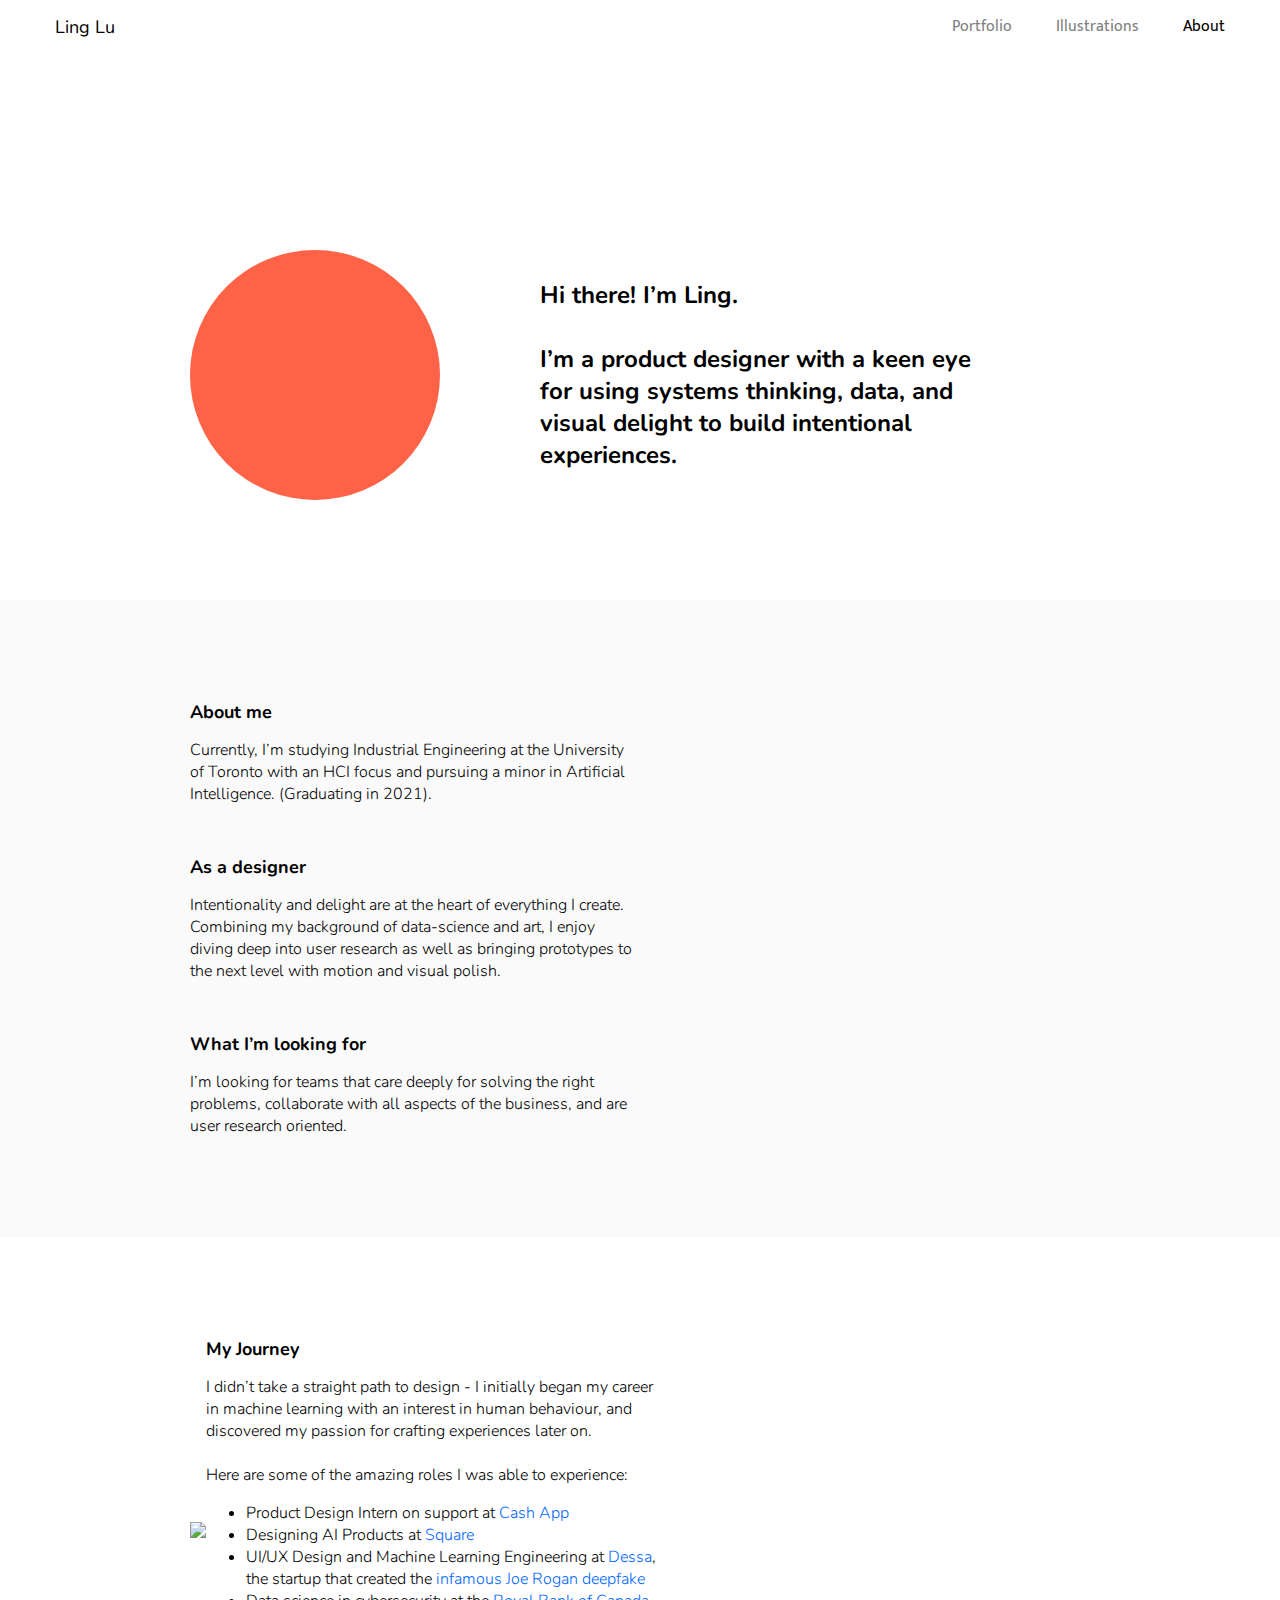
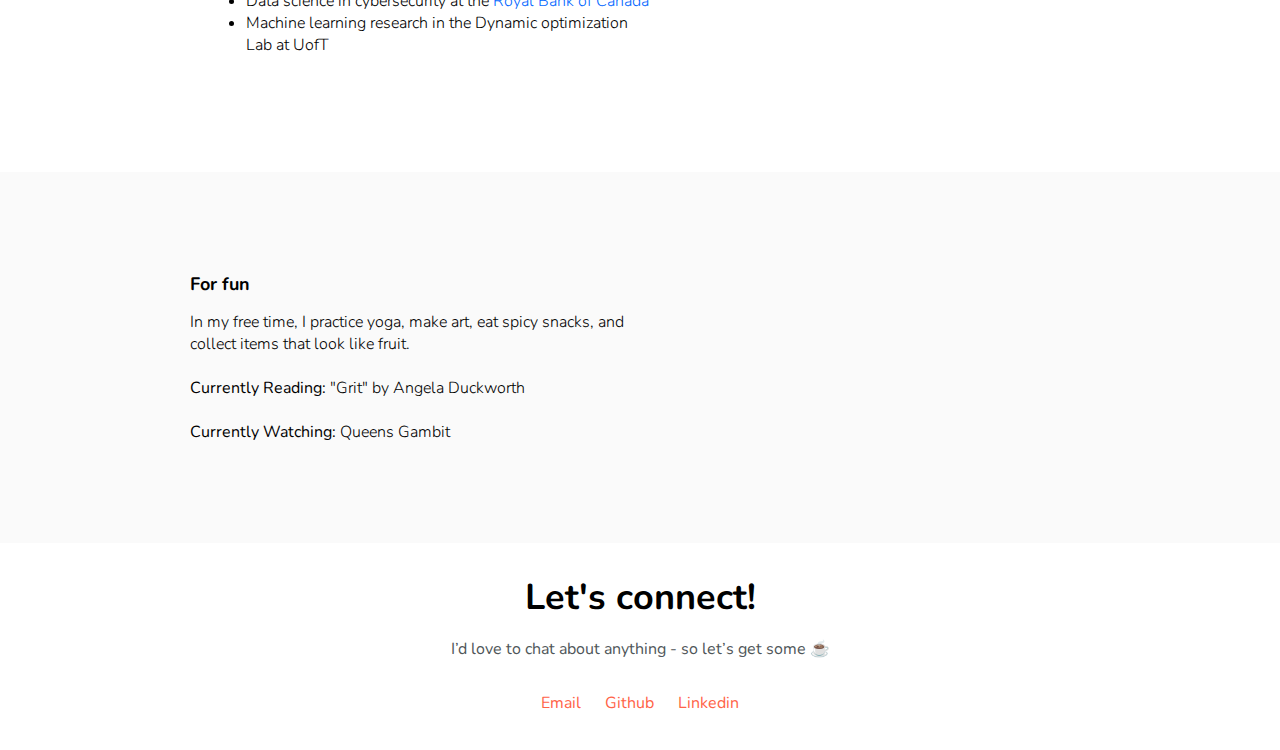
==== about.html @ ddfabff9 "fix about" ====
<!DOCTYPE html>
<html>
<head>
	<title>About</title>
	<link rel="stylesheet" type="text/css" href="about.css">
	<meta name="viewport" content="width=device-width, initial-scale=1.0">
	<link href="https://fonts.googleapis.com/css2?family=Nunito+Sans:wght@300;400;700;900&family=Nunito:wght@200;300;400;600;700;900&display=swap" rel="stylesheet">
	
	<link href="https://fonts.googleapis.com/css?family=Mukta:200,300,400,500,600,700,800&display=swap" rel="stylesheet">
</head>
<body>
	
	<ul id='topnav'>
		<div class='margin'>
			<a href='index.html'id ='navtitle'>Ling Lu</a>
			<div id='toplinks'>
				<a href="index.html"  >Portfolio</a>
				<!-- <a href="">Resume</a> -->
				<a href="illustrations.html">Illustrations</a>
				<a href="#" id='active_link'>About</a>
			</div>

		</div>
	</ul>

			
		<div id='aboutTop' class='aboutMargin'>
			<div class="img circle"><div id='selfpic'></div></div>
			<p id='abouttext'>
				Hi there! I’m Ling. <br><br>
				I’m a product designer with a keen eye for using systems thinking, data, 
				and visual delight to build intentional experiences.
			</p>

		</div>
		<div class='lightgrey'>
			<div class="aboutMargin">
				<div class="aboutBlock">
					<div class="blockTitle">About me</div>
					<div class="blockBody">Currently, I’m studying Industrial Engineering at the University of 
						Toronto with an HCI focus and pursuing a minor in Artificial Intelligence. (Graduating in 2021).</div>
				</div>
				<div class="aboutBlock">
					<div class="blockTitle">As a designer</div>
					<div class="blockBody">Intentionality and delight are at the heart of everything I create. 
						Combining my background of data-science and art, I enjoy diving deep into
						user research as well as bringing prototypes to the next level with motion and visual polish.</div>
				</div>
				<div class="aboutBlock">
					<div class="blockTitle">What I’m looking for</div>
					<div class="blockBody">I’m looking for teams that care deeply for solving the right problems, 
						collaborate with all aspects of the business, and are user research oriented. </div>
				</div>
			</div> 
		</div>
		<div class="aboutMargin ">
			<div class="split">
				<img id="about_journey" src="pics/general/journey.png"></img>
				<div class="aboutBlock">
					<div class="blockTitle">My Journey</div>
					<div class="blockBody">I didn’t take a straight path to design - I initially began my career in machine learning with an interest in human behaviour, and discovered my passion for crafting experiences later on. 
						<br><br>
						Here are some of the amazing roles I was able to experience:
					<ul>
						<li>Product Design Intern on support at <a href="#">Cash App</a></li>
						<li>Designing AI Products at <a href="#">Square</a></li>
						<li>UI/UX Design and Machine Learning Engineering at <a href='#'>Dessa</a>, 
							the startup that created the <a href='#'>infamous Joe Rogan deepfake</a></li>
						<li>Data science in cybersecurity at the <a href='#'>Royal Bank of Canada</a></li>
						<li>Machine learning research in the Dynamic optimization Lab at UofT</li>
						
					</ul></div>
				</div>
			</div>			
		</div>
		<div class="lightgrey">

			<div class="aboutMargin">
				<div class="aboutBlock">
					<div class="blockTitle">For fun</div>
					<div class="blockBody">In my free time, I practice yoga, make art,
						 eat spicy snacks, and collect items that look like fruit.
						</div>
						<div class="blockBody"><br><strong>Currently Reading:</strong> "Grit" by Angela Duckworth</div>
						<div class="blockBody"><br><strong>Currently Watching:</strong> Queens Gambit</div>

				</div>

			</div>
		</div>

		<div class="footer">
			<div class="footer_content">
				<h2>Let's connect!</h2>
				<p>I’d love to chat about anything - so let’s get some ☕</p>
				<ul class="footer_links">
					
					<a href="mailto:ling.lu916@gmail.com" class="footer_link">Email</a>
					<a href="https://github.com/linglu66" class="footer_link">Github</a>

					<a href="https://www.linkedin.com/in/ling-l-b4982288/" class="footer_link">Linkedin</a>

				</ul>
			</div>
		</div>

</body>
</html>
---- about.css ----
*{
	font-family: 'Nunito','Mukta',"Segoe UI",sans-serif;
    transition: all 0.5s ease;
    -webkit-font-smoothing: antialiased;
	text-rendering: optimizeLegibility;
}

:root {
  --darkgrey: #4F5659;
  --lightgrey:  #f5f5f585;
  --linkblue: rgb(0, 102, 255);
}

.lightgrey{
	background-color: var(--lightgrey);
	width:100vw;
}
a{
	text-decoration-style: none;
}
@keyframes fadein {
    from {
        opacity:0;
    }
    to {
        opacity:1;
    }
}

body{
	margin: 0px;
	padding-top: 0px;
  	margin-left: 100px;
	margin-right: 100px;
	/* max-width: 1170px; */
	margin-left: auto;
	margin-right: auto;

	/* display:flex; */
	/* flex-direction: column; */
	/* align-items: center; */
}

/*big chunks*/
.footer{

	width: 100%;
	display:flex;
	justify-content: center;
}
.footer_content{
	display: flex;
	flex-direction: column;
	align-items: center;
	margin-bottom: 20px;
}
.footer_links{
	list-style: none;
	/* background-color: darkgrey; */
	padding: 0px;
}
.footer_content h2{
	margin-bottom: 0px;
}
.footer_links a{
	padding-right: 10px;
	padding-left: 10px;
	color: tomato;
}
.footer_links a:hover{
	color: rgb(74, 199, 178);
	

}

#about_journey{
	max-width: 500px;
}
#topchunk{
	justify-content: space-between;
	padding-top: 150px;
	display: flex;
	flex-direction: row;
	/* flex-direction: column; */
	/* border:1px solid red; */
	margin-bottom: 80px;
	/* height:500px; */
}


#workchunk{
	/* background-color: blue; */

	margin-top: 10vh;
	margin-bottom: 20vh;
	margin-left: -15px;
	margin-right: -15px;
	padding: 0px;
	/* # opacity: 0;

    # animation: 0.5s ease-out fadein;
    # animation-delay: 3s; */
	animation-fill-mode: forwards;
}


#work,.worksection{

	display: flex;
	flex-direction: row;
	flex-wrap: wrap;
	max-width: 1200px;

}
.worksection{
	flex-direction: column;
	/* margin-left:-15px; */
	/* max-width: 1000px; */
	margin-left:-5px;
	margin-right:15px;
	
	margin-top:100px;


}

.workrow{
	display:flex;
	flex-direction: row;
	flex-wrap: wrap;
	/* margin-left:15px;
	margin-right: 15px; */
}

.casestudy{
	
	background-color: white;
	border: 2px solid rgb(236, 236, 236);

	/*margin-right: 20px;*/
	margin-left: 15px;
	margin-right: 15px;
	margin-bottom: 30px;

	/* width: 100%; */
	height: 350px;
	flex-grow:1;

	border-radius: 10px;
	overflow: hidden;

    animation: none;
    transition: all 0.3s;
    transition-timing-function: ease-in-out;
	display: flex;

    position: relative;
}
.top_padding{
	padding-top: 150px;
}
.thick{
	font-family: "Nunito";
	font-weight: 600;
}
.no_margin{
	margin-left: 0;
	margin-right: 0;
}
.currentlyWorkingOn{
	
	/* width:700px; */
	/* border:1px solid red; */
	display:flex;
	flex-direction: column;
	/* justify-content: flex-end; */
	/* align-items: flex-end; */
	
}

.currentlyWorkingOn .container{
	z-index: 5;
	/* width:400px; */
	display:flex;
	/* flex-direction: column; */
	border-radius: 5px;
	padding:5px;

	/* border: 2px solid #2097F6; */
	/* -webkit-box-shadow: 10px 10px 0px 0px rgba(69,125,237,1); */
/* -moz-box-shadow: 10px 10px 0px 0px rgba(69,125,237,1); */
/* box-shadow: 10px 10px 0px 0px rgba(69,125,237,1); */
}

.workingOn{
	color: var(--darkgrey);
	width: auto;
	/* text-decoration:underline; */
	background-color: #d6dee4;
	/* border: 2px solid #2097F6; */
	/* box-shadow: #02a5db; */
	margin-right: 30px;
	/* margin-left: 15px; */
	padding:10px 15px;
	border-radius: 5px;
	margin-bottom: 5px;
}
.workingOn:hover{
	background-color: #E7F4FF;
 

}
.tooltip {
	/* min-width: 30px; */
    display:inline-block;
	position:relative;
	/* color:white; */
   
}

.tooltip .right {
    /* min-width:200px;  */
    /* top:200%; */
    /* right:100%; */
    /* margin-right:40px; */
	transform:translate(0, -80%);
	

	top:40px;
    /* left:50%; */
    /* transform:translate(-50%, 0); */


    padding:10px 20px;
    color:white;
    background-color:#2097F6;
    font-weight:normal;
    font-size:15px;
    border-radius:8px;
    position:absolute;
    z-index:10;
    box-sizing:border-box;
	opacity: 0;
	transition: all 300ms ease-in-out;
	
}

.tooltip:hover .right {
	/* top:60% */
	/* transition: ease-in-out; */
	
	transform:translate(0%, -50%);
	/* opacity: 1; */
}

.spread{
	height:80vh;
	/* padding-top:100px; */
	/* background-color: tomato; */
	display: flex;
	flex-direction: column;
	justify-content: space-between;
}
#maincasestudies{
}
.workcard{
	/* display: inline-block; */
	overflow: hidden;
	width: 280px;
	min-width: 80px;
	height: 550px;
	border-radius: 10px;
	border: 2px solid rgb(236, 236, 236);
	background-color: white;
	flex-grow:1;
	flex-shrink: 1;
	margin-left: 20px;
	margin-bottom: 40px;
	max-width: 33%;
}
.casetext{
	min-width: 30%;
	padding: 30px;
	padding-left:50px;
	color: var(--darkgrey);
	display: flex;
	flex-direction: column;
	justify-content: center;
	/* background-color: tomato; */
	/* margin:30px; */
	border-radius: 10px;
}

p.casebody{
	font-weight: 200;
}
.workcard:hover, .casestudy:hover{
	transition-duration: 300ms;
	/* -webkit-transform: translateY(-8px); */
	/* transform: translateY(-8px); */
	/* transform: scale(1.05); */
	box-shadow:0px 10px 3px #f0f0f0;
}

.casestudy:hover .homeimg{
	height:110%;


}
.workcard:hover .cardimgcontainer{
	height: 340px;

}
.crop{
	overflow: hidden;
}
.homeimgcontainer{
	width: 100%;
	/* height: 300px; */
	overflow: hidden;
	display:flex;
	align-items: center;
	justify-content: center;
	overflow: hidden;

}

.cardimgcontainer{
	width: 100%;
	height: 300px;
	overflow: hidden;
	display:flex;
	align-items: center;
	justify-content: center;
}

.cardimg, .homeimgcontainer{
	/* width: 100%; */
	height: 100%;
	/* max-width:100%; */
	/* max-height:100%; */
	/* height: auto; */
} 
.fullh{
	height: 100%;
	width: 100%;
}
.fullw{
	width: 100%;
	height: auto;
}
.titleblock {
	display:block;
	margin-left: 20px;
	margin-bottom: 15px;
		/* margin-left:15px;
	margin-right: 15px; */
}

.titletext{	
	
	width: 100%;
	display: block;
	margin-right: 15px;
	font-size: 30px;
	margin-bottom: 0px;

}



/*images*/

#header_illustration{
	width:50%;
	max-height: 400px;

}
.padding{
	padding: 30px;

}

.hidden{
	visibility: hidden;
}
.image{
	/*border: 1px solid red;*/
	/*border:1px solid lightgrey;*/
	box-shadow:13px 15px 23px #E0E0E0;
	margin-top: 30px;
	margin-bottom: 20px;

	width: 100%;
}

.homeimg{
	/* width: 100%; */
	height:100%;
	background-size: 100% auto;
	/*height: 400px;*/


}


.cardtitle{
	font-weight: 700;
}

.footer_content p{
	color: var(--darkgrey);
}
.cardtext{
	margin: 40px;
	color: var(--darkgrey);
	height: 50%;
}
.casetext h3{
	margin-bottom: 20px;
}
h3.cardtitle{
	font-size: 24px;
	line-height: 30px;
	/* line-height: 0px; */
	/* padding: 0px; */
	margin:0px;
	/* height:30%; */
	/* display: block; */
	/* background-color: red; */
	float: bottom;
	
}


/*fonts*/

h2.titletext{
	font-weight: 300;

	color:rgb(65, 65, 65);
}

#toplinks #active_link{
	color: black;
}
h1{
	margin-bottom: 0px;
}
h2{
	opacity: 1;
	font-weight: 700;
	font-size: 36px;
	/* # animation: 1s ease-out fadein; */

}
h3.cardtitle{
	margin-top: 0px;
}
p.descript{
	font-weight: 200;
}
p.cardsubtitle{
	font-size:14px;
	font-weight: 400;
	color: grey;
	margin:0px;
	padding-bottom: 10px;
}

li p{
	font-weight: 200;
}

.grid_label{
	margin-bottom: 0px;
	padding-bottom: 0px;

	/*border: 1px solid green;*/
}


#topbody{
	font-size: 24px;
	font-weight: 300;

	line-height: 30px;
	width:60%;

	/*opacity: 0;*/

    /*animation: 0.5s ease-out fadein;*/
    /*animation-delay: 1s;*/
	animation-fill-mode: forwards;
}

#topsmbody{
	color: var(--darkgrey);
	font-weight: 300;

	font-size: 18px;
	line-height: 25px;

	/* # opacity: 0;

    # animation: 0.5s ease-out fadein;
    # animation-delay: 3s; */
	animation-fill-mode: forwards;
}
.overlay_sub{
	color: white;
	font-size:16px;
	font-weight: 300;
	margin: 0px;
}

.topgrey{
	color: var(--darkgrey);
}

.subtitle{
	font-weight: 300;

	font-size: 18px;
	line-height: 25px;
}


#navtitle{
	/*flex-grow: 1;*/
	font-size: 18px;
	text-decoration: none;
	color: black;
}
#toplinks{
	font-size: 16px;
	margin: 0px;
	padding: 0px;

}
#toplinks a{
	margin-left: 40px;
    text-decoration: none;
    font-family: "Mukta";
	color: grey;
    transition: color 0.2s ease-in-out;


}
#toplinks a:hover{
	color: black;

}

.caption{
	width: 100%;
	text-align: center;
	font-style: italic;
}
/*textboxes*/
#toptext{
	/* margin-top: 150px; */
	width: 48%;
	/*margin-left: 15px;*/
	/* background-color: tomato; */
	display: flex;
	flex-direction: column;
	justify-content: center;
	
}

/*navbar*/

#navlist{
	display: flex;
	flex-direction: row;
	padding: 0px;
	margin-left: 15px;
	/*border-bottom: 1px solid black;*/
	/*width: 33vw;*/
}

#navlist li{
	transition: 0.2s ease-in-out;
	padding-left: 25px;
	padding: 10px 25px 10px;
	padding-right: 25px;
	/*padding-right: 25px;*/
	list-style: none;
	border-radius: 5px;
	margin-right: 10px;

	color: grey;

	display: inline;

}

#navlist li:hover{
	cursor: pointer;
	background-color: rgba(231, 234, 240, 0.5);
	color: black;
}



#navlist .navsel.active{
	background-color: #E7EAF0;
	color: black;

}

.center_text{
	/*width: 800px;*/
	font-weight: 200;
	font-size: 20px;
	text-align: left;
	/*border: 1px solid green;*/
}

.text{
	font-weight: 200;
	font-size: 18px;
	text-align: left;

}
.list{
	width: 100%;
}
.left_text{
	display: flex;
	flex-direction: column;
	align-content: flex-start;
	width:100%;
}
/*top navbar*/
#topnav{
	position: fixed;
	top: -18px;
	left: 0px;
	z-index: 100;
	padding:0px;
	flex-grow: 1;
	width:100%;
	padding-top: 15px;
    padding-bottom:20px;
    font-family: 'Mukta';


	background-color: white;

}
.margin{
	/*margin-left: 100px;*/
	/*margin-right: 100px;*/
	margin-left: auto;
	margin-right: auto;
	max-width: 1170px;
	

	
	display: flex;
	flex-direction: row;
	align-items: center;
	justify-content: space-between;

}

.illustrations{
	display:flex;
	flex-wrap: wrap;
	height:auto;
	margin-right: -15px;
	padding-bottom: 80px;
	

}
.illustration_holder{
	min-width: 300px;
	overflow: hidden;
	flex-grow: 1;
	margin-right: 15px;
	margin-bottom: 15px;
	width:30%;
	height:350px;
	border-radius: 20px;
	background-color: #2097F6;
}

/*workchunks*/
.workitem{
	height: 300px;
	width: 35%;
	background-color: blue;

	/*margin-right: 20px;*/
	margin-left: 15px;
	margin-right: 15px;
	margin-bottom: 30px;

	width: 60%;
	height: 350px;
	flex-grow:1;

	/*margin-bottom: 20px;*/
	border-radius: 10px;

    animation: none;
    transition: all 0.3s;
    transition-timing-function: ease-in-out;
	display: block;

    position: relative;
}

.workitem:hover {


     -webkit-transform: scale(1.01);
        -ms-transform: scale(1.01);
        transform: scale(1.01);
	/*background-color: blue;*/
}

.overlay {
  position: absolute;
  top: 0;
  bottom: 0;
  left: 0;
  right: 0;
  height: 100%;
  width: 100%;
  opacity: 0;
  transition: .5s ease;
  background-color: rgba(44, 124, 244, 0.9);
  border-radius: 10px;
  display: flex;
  flex-direction: column;
  align-items: center;
}



.workitem:hover .overlay {
  opacity: 1;
}

.aboutBlock{
    
	width:50%;
	margin-bottom: 50px;
}

.blockTitle{
    margin-bottom: 15px;
    font-size:18px;
	font-weight: 700;

}
.blockBody{
	font-weight: 300;
}
.aboutMargin{
    padding-top:100px;
	max-width: 900px;
	margin-left: auto;
    margin-right: auto;
    padding-bottom: 50px;
	/* border: 1px solid green; */

}
#aboutTop{
    margin-top: 150px;
    margin-bottom: 50px;
	/*height: 300px;*/
	display: flex;
	flex-direction: row;
	/* justify-content: space-between; */
	/* align-content: center; */
	align-items: center;
	font-weight: 600;
}

.circle{
	border-radius: 100%;
	background-color: tomato;
	height:250px;
	width:250px;
	overflow: hidden;
	/* border:1px solid green; */
}
#selfpic{
	background-image: url('pics/myself.jpg') ;
	background-size: auto 100%;
	background-position: center center;
	width: 250px;
	height: 300px;
	border-radius: 100px;
	



}
.split{
    display: flex;
    flex-direction: row;
    align-items: center;
}
#abouttext{
	margin-left: 100px;
	width: 50%;
	font-size: 24px;
	font-weight:700;
}
/*workchunk details*/
.tag{
	border-radius: 50px;
	background-color: green;
	width: auto;
	padding: 10px 20px;
	margin: 15px;
	display: inline-block;
	position: absolute;
	bottom:0px;
	left: 0px;
	font-weight: 200;


}

.title{
	color: white;
    font-weight: 600;
    font-size: 20px;
    margin: 0;

}
.overlay_text{
	padding: 10px 15px;
	margin: auto;
	display:flex;
	flex-direction: column;
	align-items: center;
	justify-content: center;


}
.workitem:hover ~ .title{

}
@media only screen and (max-width: 1200px) {

	.workitem{
		width: 40%;

	}

	#topbody{
		width: 100%;
	}

	body{
		margin-left: 50px;
		margin-right:50px;
	}
	.margin{
		margin-left: 50px;
		margin-right: 50px;
	}
	.center_blurb, .after_image{
		padding-left: 100px;
		padding-right: 100px;
	}

}

a{
	color: var(--linkblue);
	text-decoration: none;
}

.block{
	display: flex;
}
.shrink{
	width: 80%;
	margin-left: 100px;
}
.wide_tchart{
	display: flex;
	flex-direction: row;
	justify-content: space-between;
	font-weight: 200;
	font-size: 16px;
}
.wide_tchart div{
	width: 45%;
}
.img_row_block{
	width: 100%;
	margin:auto;
	/* background-color: orange; */
	/* position: absolute; */
	justify-content: space-around;
	/* left: 0px; */
	display: flex;
	flex-direction: row;
}
.img_row_block img{
	width: 230px;
	border: 2px solid grey;
}


.fade-in-section {
	opacity: 0;
	transform: translateY(20vh);
	visibility: hidden;
	transition: opacity 0.6s ease-out, transform 1.2s ease-out;
	will-change: opacity, visibility;
	}
	.fade-in-section.is-visible {
	opacity: 1;
	transform: none;
	visibility: visible;
	}




@media only screen and (max-width: 902px) {
	#topchunk{
		width: auto;
		/* margin-right: 15px; */
		/* margin-left: ; */
		flex-direction: column;
		justify-content: flex-start;
		align-items: flex-start;
	
	}
	.currentlyWorkingOn{
		
		/* border: 1px solid red; */
		width:auto;
		justify-content: flex-start;
		align-items: flex-start;
		/* margin-right: 15px; */
	}
	#foodora.row_img{
		background-size: 50%;
	}

	.mlworkimage{
		height: 150px;
		width: 150px;
		min-width: 150px;
		min-height: 150px;
	}
	.workitem{
		width: 80%;
		height: 250px;
	}
	#topbody{
		width: 100%;
	}
	#toptext{
		width: 100%;
	}
	#navlist{
		justify-content: space-between;
	}
	#navlist li{
		width: 33vw;
		text-align: center;
	}


	.row_img#face2face{
		background-size: 50%;
	}

	.center_blurb.row{
		padding-left: 0px;
		padding-right: 0px;
		margin-right: 0px;
	}

	.center_blurb{
		padding-left: 20px;
		padding-right: 20px;
	}

}

@media only screen and (max-width: 750px) {
	#motion, #motion.row_img{
		background-size: 50%;

	}

}
@media only screen and (max-width: 480px) {
	#motion{
		background-size: 70%;

	}
	#about{
		margin-top: 120px;
		display: flex;
		flex-direction: column;
		height: auto;

	}
	#selfpic{
		height: 300px;
		width: 100%;
		background-repeat: no-repeat;
		background-size: 100%;
		background-position: center;
	}
	#abouttext{
		margin-left: 0px;
		margin-right: 0px;
		width: 100%;
		margin-top: 50px;
	}
	.worksection{
		margin-top: 80px;
	}
	.mlsubtitle{
		font-size:20px;
	}
	.row.center_blurb{
		padding-top: 40px;
		padding-bottom: 40px;
	}
	.after_img{
		margin-top: 250px;
	}
	.row_img{
		height: 250px;
	}
	.row.title_row{
		margin-top: 100px;
	}
	.quote{
		font-size: 22px;
	}
	#topnav{
		height: 20px;
	}
	.mltext{
		margin-left: 0px;
		margin-bottom: 20px;
	}
	.mlworkitem{
		flex-direction: column-reverse;
		margin-bottom: 40px;
	}
	.mlworkimage:hover{
		width: 200px;
	}
	#face2face.row_img {
    background-size: 100%;}
	#face2face.mlworkimage, .mlworkimage#faketrump{
		height: 100px;
		width: 100%;
		background-size: 40%;
	}
	html{
		margin: 0px;
		margin-right: 0px;
		padding: 0px;
		/*width: 100vw;*/
	}
	body, .margin{
		margin-left: 20px;
		margin-right:20px;

	}
	.workitem{
		height: 200px;
	}
	.after_img ul{
		display: flex;
		flex-direction: column;
		/*margin-bottom: 300px;*/
	}

	.after_img li{
		width: 100%;
	}

	.after_img li h3{
		margin-bottom: 0px;
	}
	.comparison_block{
		/*background-color: blue;*/
		width: 100%;
	}
	.comparison_block ul{
		display: flex;
		flex-direction: column;
		/*background-color: red;*/
	}

	.comparison_block li{
		width: 100%;

	}

	#workchunk{

	}

}
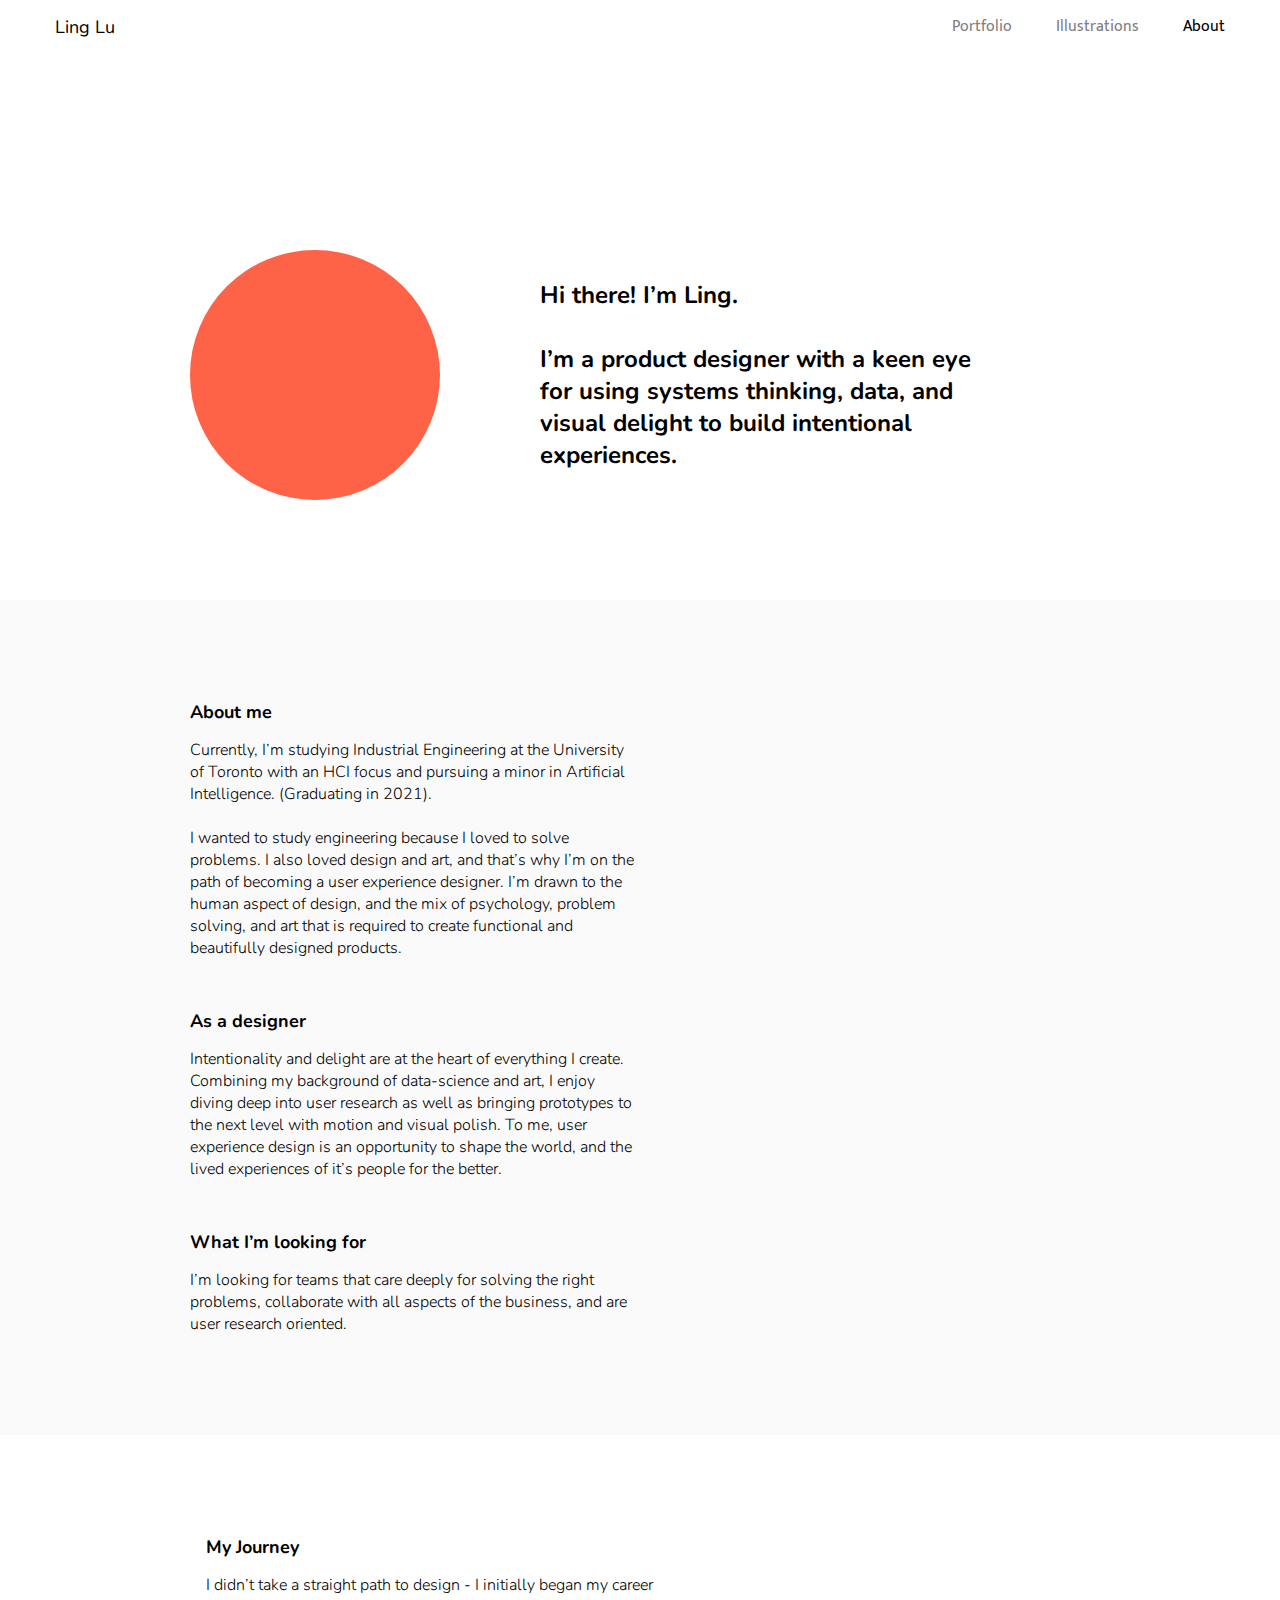
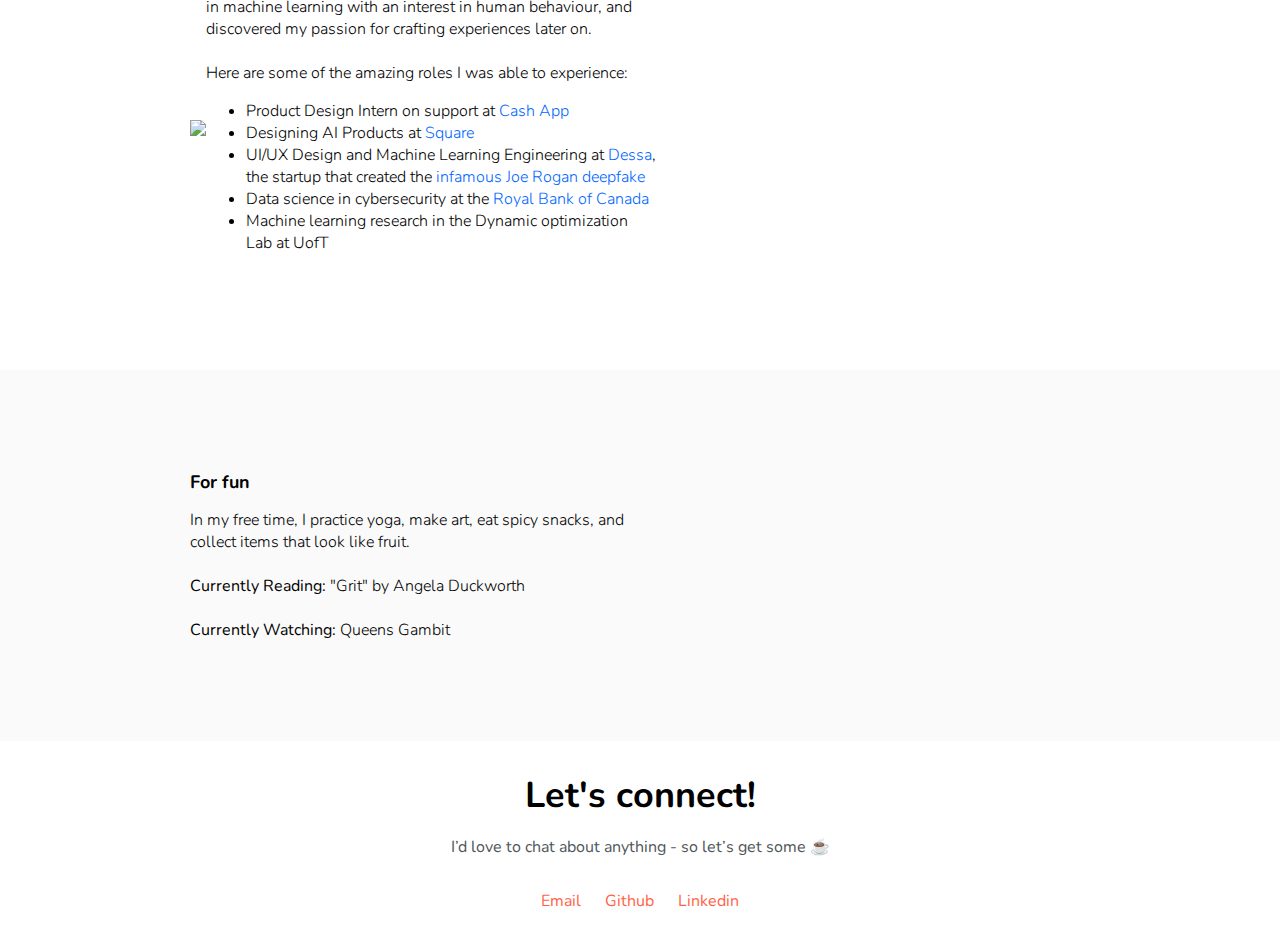
==== commit 4b55bb92: "patient monitoring" ====
--- a/about.html
+++ b/about.html
@@ -38,19 +38,26 @@
 				<div class="aboutBlock">
 					<div class="blockTitle">About me</div>
 					<div class="blockBody">Currently, I’m studying Industrial Engineering at the University of 
-						Toronto with an HCI focus and pursuing a minor in Artificial Intelligence. (Graduating in 2021).</div>
-				</div>
+						Toronto with an HCI focus and pursuing a minor in Artificial Intelligence. (Graduating in 2021).
+						<br><br>
+						I wanted to study engineering because I loved to solve problems. I also loved design and art, and that’s why I’m on the path of becoming a user experience designer. I’m drawn to the human aspect of design, and the mix of psychology, problem solving, and art that is required to create functional and beautifully designed products. 
+					</div>
+				
+					</div>
 				<div class="aboutBlock">
 					<div class="blockTitle">As a designer</div>
 					<div class="blockBody">Intentionality and delight are at the heart of everything I create. 
 						Combining my background of data-science and art, I enjoy diving deep into
-						user research as well as bringing prototypes to the next level with motion and visual polish.</div>
-				</div>
+						user research as well as bringing prototypes to the next level with motion and visual polish.
+						To me, user experience design is an opportunity to shape the world, and the lived experiences of it’s people for the better. 
+					</div>
+					</div>
 				<div class="aboutBlock">
 					<div class="blockTitle">What I’m looking for</div>
 					<div class="blockBody">I’m looking for teams that care deeply for solving the right problems, 
 						collaborate with all aspects of the business, and are user research oriented. </div>
-				</div>
+
+					</div>
 			</div> 
 		</div>
 		<div class="aboutMargin ">
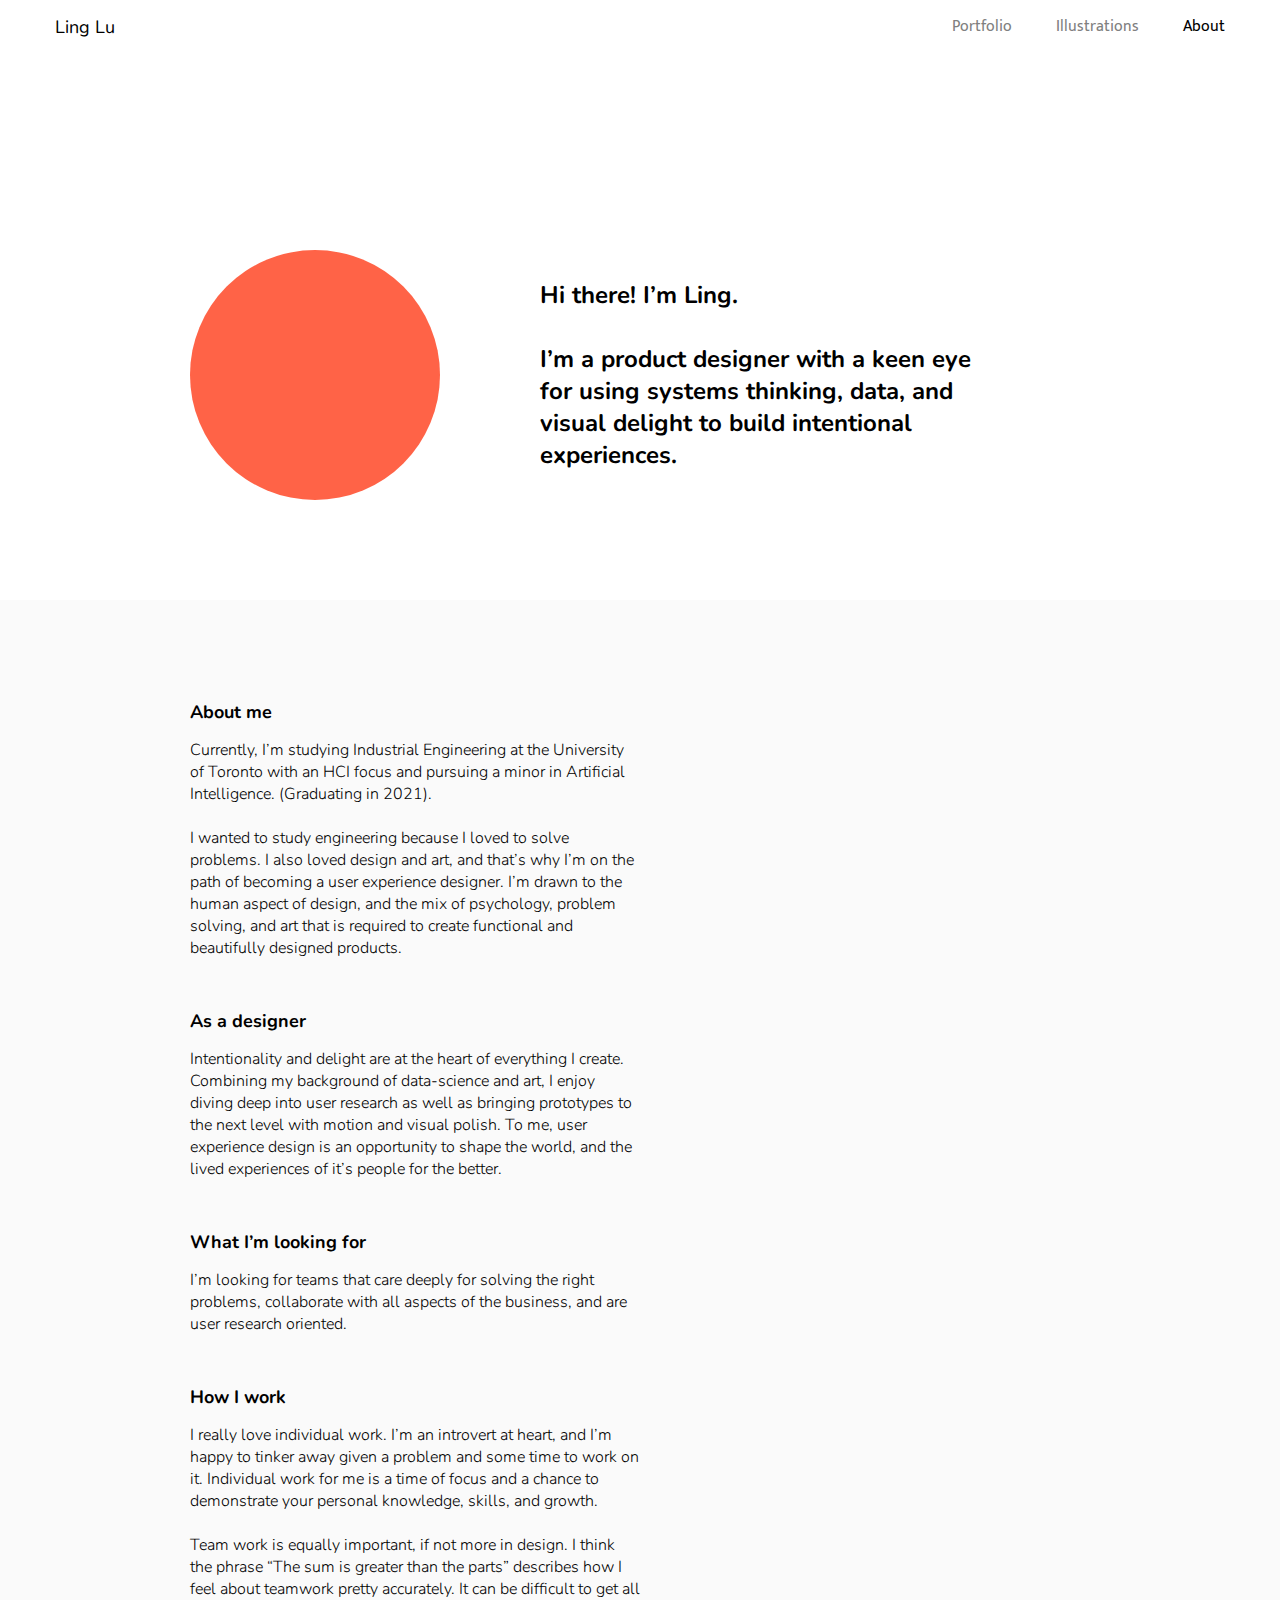
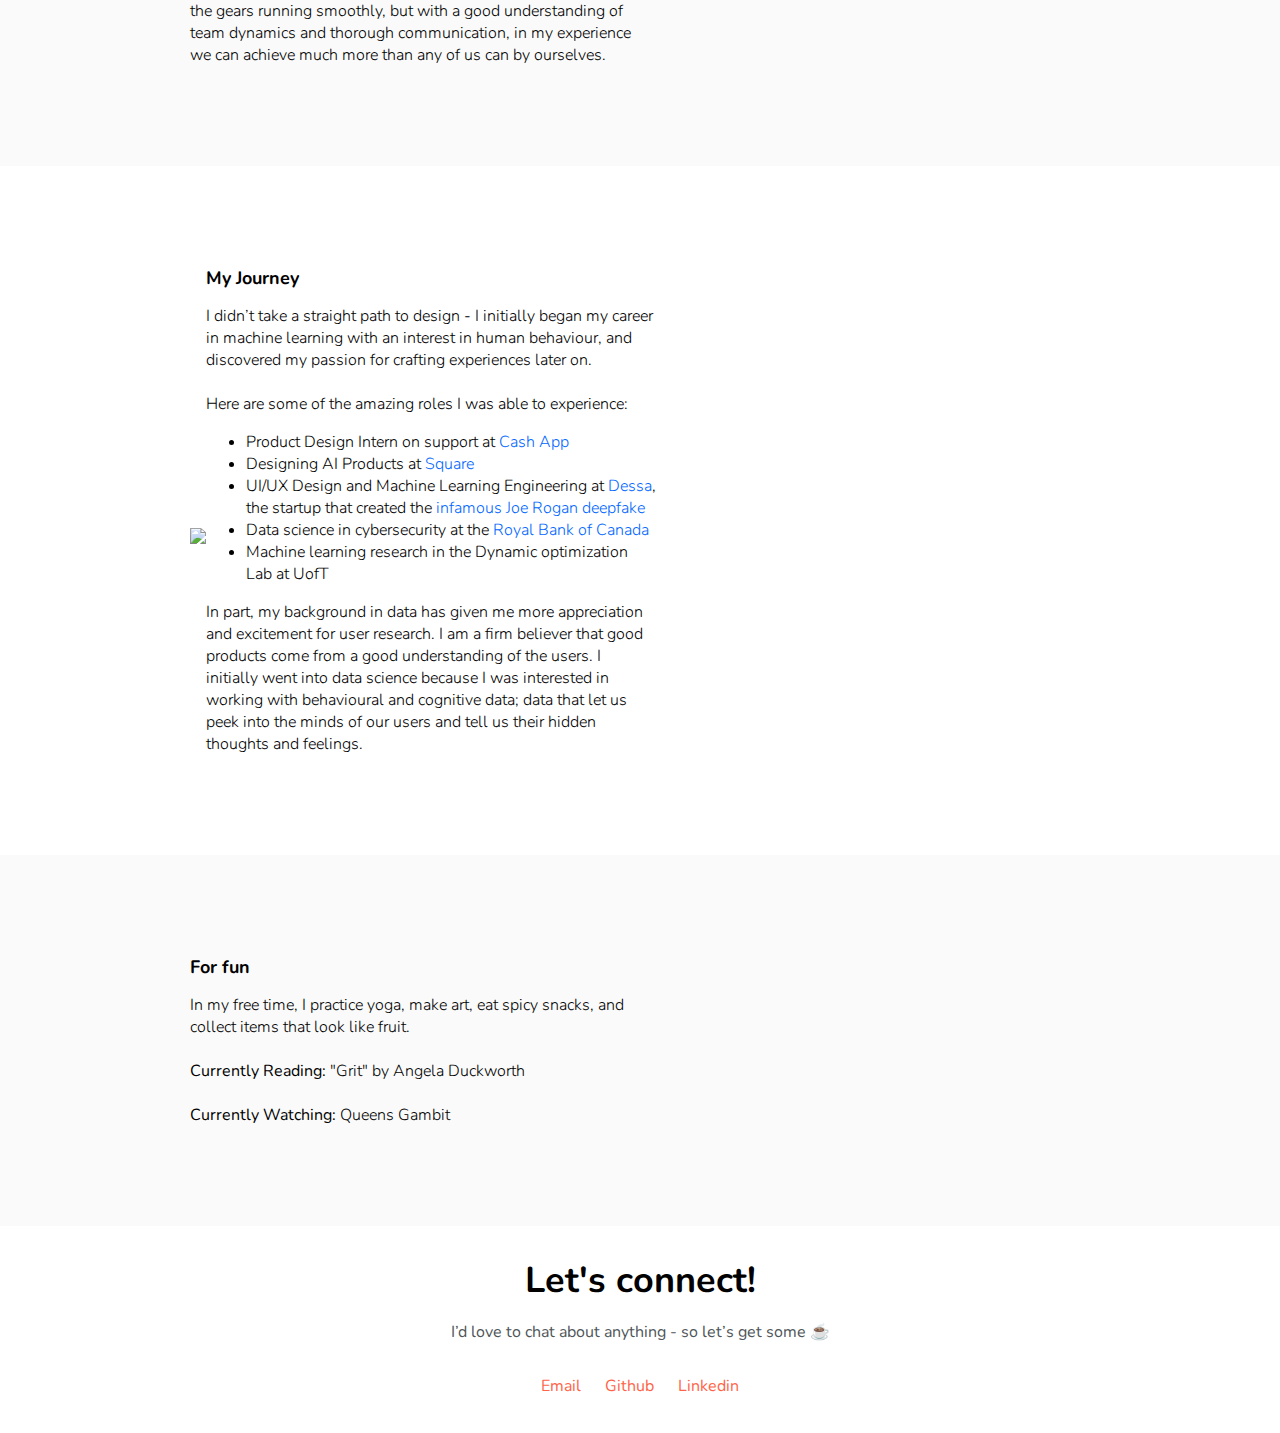
==== commit 98222ec6: "update" ====
--- a/about.html
+++ b/about.html
@@ -58,6 +58,18 @@
 						collaborate with all aspects of the business, and are user research oriented. </div>
 
 					</div>
+
+				<div class="aboutBlock">
+					<div class="blockTitle">How I work </div>
+					<div class="blockBody">I really love individual work. I’m an introvert at heart, and I’m happy to tinker away given a problem and some time to work on it. Individual work for me is a time of focus and a chance to demonstrate your personal knowledge, skills, and growth. 
+						<br><br>
+						Team work is equally important, if not more in design. I think the phrase “The sum is greater than the parts” describes how I feel about teamwork pretty accurately. 
+						It can be difficult to get all the gears running smoothly, but with a good understanding of team dynamics and thorough communication, in my experience
+						 we can achieve much more than any of us can by ourselves. 
+						
+					</div>
+
+					</div>
 			</div> 
 		</div>
 		<div class="aboutMargin ">
@@ -76,7 +88,11 @@
 						<li>Data science in cybersecurity at the <a href='#'>Royal Bank of Canada</a></li>
 						<li>Machine learning research in the Dynamic optimization Lab at UofT</li>
 						
-					</ul></div>
+					</ul>
+					In part, my background in data has given me more appreciation and excitement for user research. I am a firm believer that good products come from a good understanding of the users. I initially went into data science because I was interested in working with behavioural and cognitive data; data that let us peek into the minds of our users and tell us their hidden thoughts and feelings. 
+				
+				
+				</div>
 				</div>
 			</div>			
 		</div>
